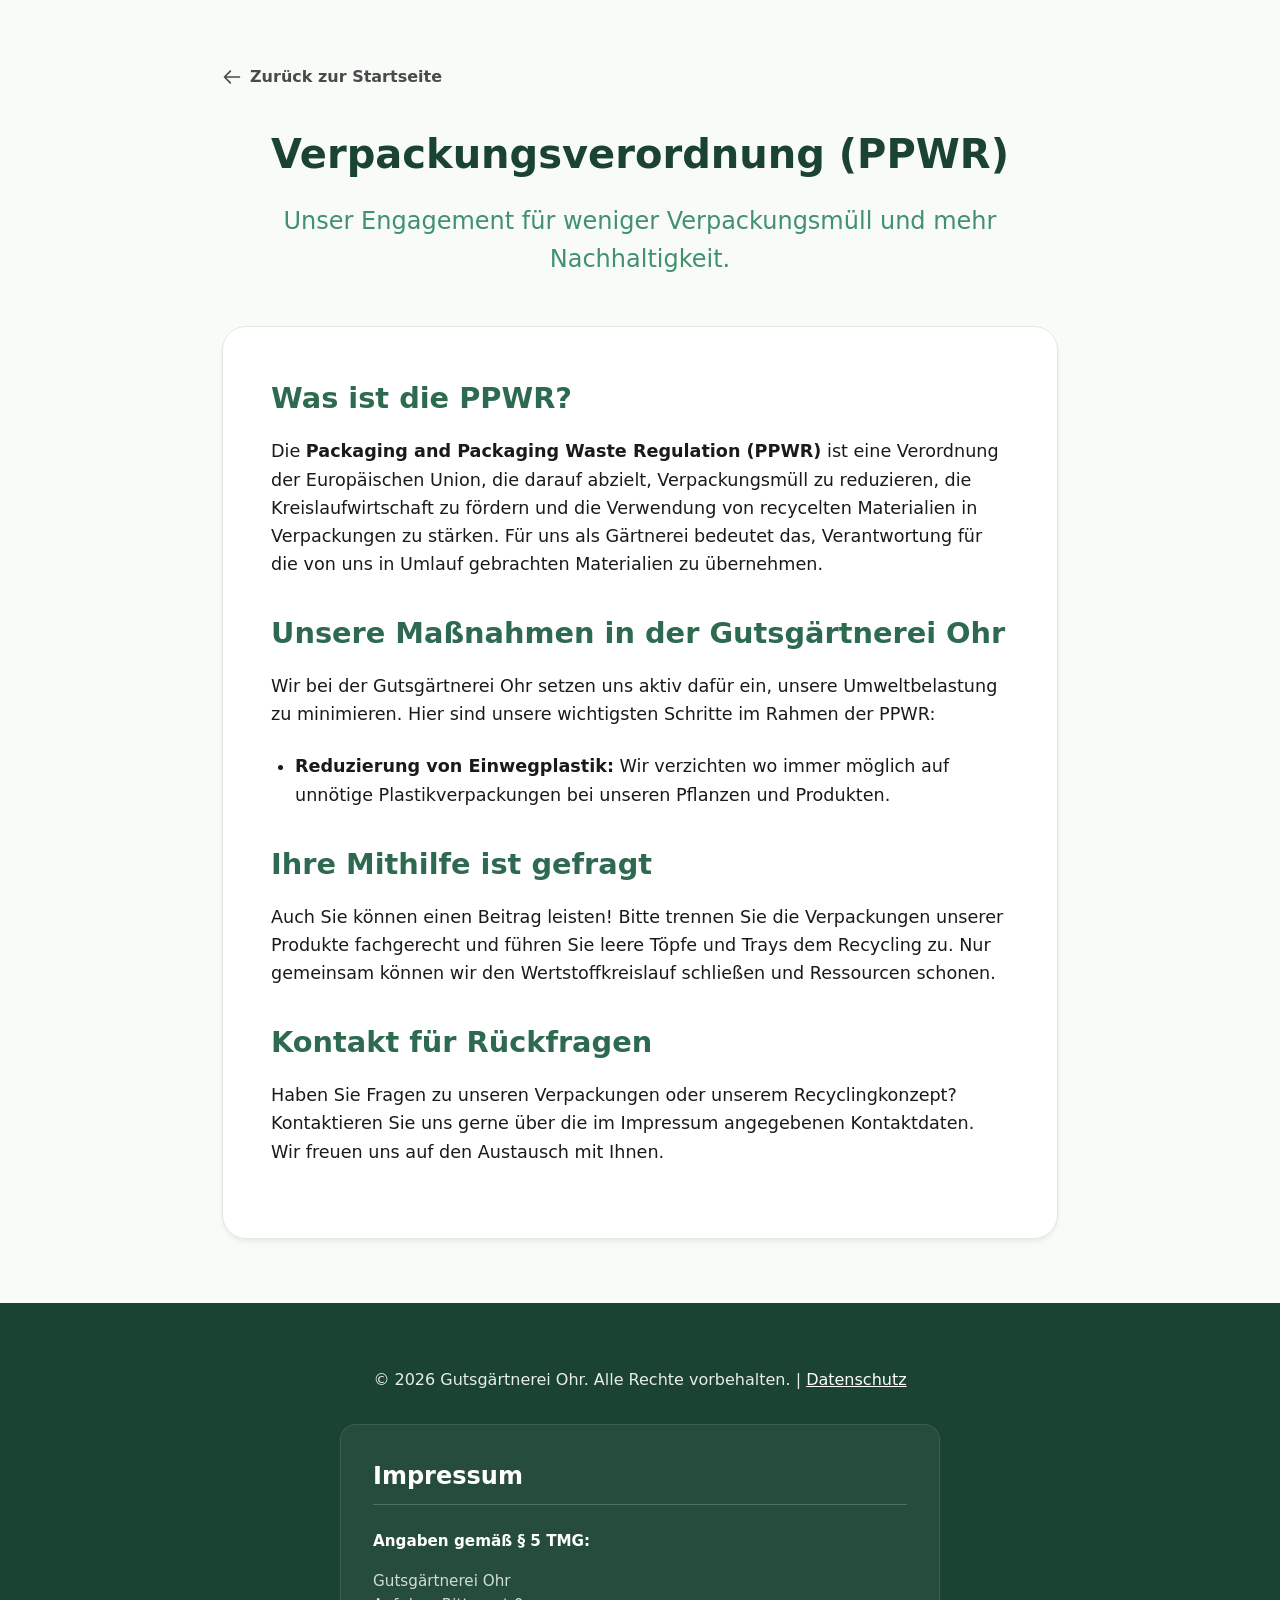
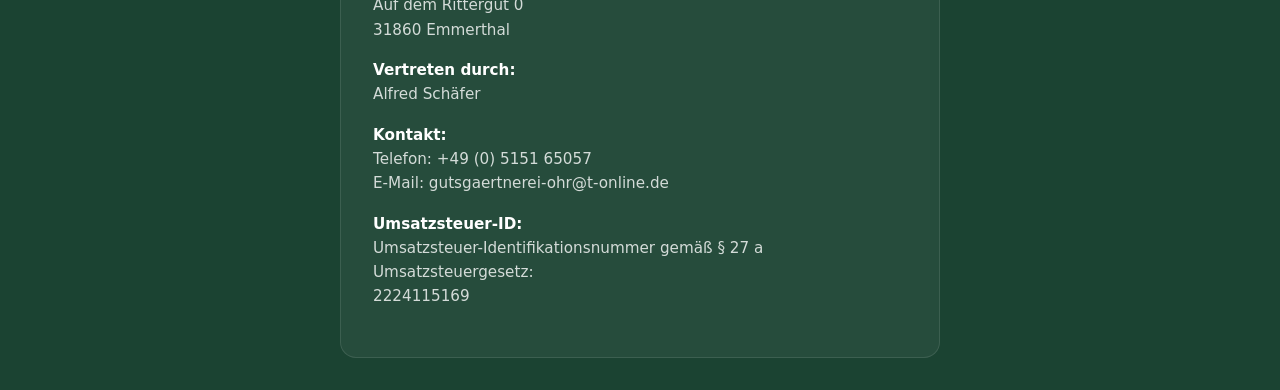
==== ppwr/index.html @ 47ea9e16 "Gutsgärtnerei Ohr Template Website" ====
<!DOCTYPE html>
<html lang="de">

<head>
    <meta charset="UTF-8">
    <meta name="viewport" content="width=device-width, initial-scale=1.0">
    <title>PPWR Informationen - Gutsgärtnerei Ohr</title>
    <meta name="description"
        content="Informationen zur EU-Verpackungsverordnung (PPWR) und unserer Umsetzung in der Gutsgärtnerei Ohr.">
    
    <link rel="stylesheet" href="../css/styles.css">
</head>

<body>
    <div class="page-container">
        <a href="../index.html" class="back-link">
            <svg xmlns="http://www.w3.org/2000/svg" width="20" height="20" fill="none" viewBox="0 0 24 24"
                stroke="currentColor">
                <path stroke-linecap="round" stroke-linejoin="round" stroke-width="2" d="M10 19l-7-7m0 0l7-7m-7 7h18" />
            </svg>
            Zurück zur Startseite
        </a>

        <header class="page-header">
            <h1 class="page-title">Verpackungsverordnung (PPWR)</h1>
            <p class="subtitle">Unser Engagement für weniger Verpackungsmüll und mehr Nachhaltigkeit.</p>
        </header>

        <main class="content-card">
            <h2>Was ist die PPWR?</h2>
            <p>Die <strong>Packaging and Packaging Waste Regulation (PPWR)</strong> ist eine Verordnung der Europäischen
                Union, die darauf abzielt, Verpackungsmüll zu reduzieren, die Kreislaufwirtschaft zu fördern und die
                Verwendung von recycelten Materialien in Verpackungen zu stärken. Für uns als Gärtnerei bedeutet das,
                Verantwortung für die von uns in Umlauf gebrachten Materialien zu übernehmen.</p>

            <h2>Unsere Maßnahmen in der Gutsgärtnerei Ohr</h2>
            <p>Wir bei der Gutsgärtnerei Ohr setzen uns aktiv dafür ein, unsere Umweltbelastung zu minimieren. Hier sind
                unsere wichtigsten Schritte im Rahmen der PPWR:</p>
            <ul>
                <li><strong>Reduzierung von Einwegplastik:</strong> Wir verzichten wo immer möglich auf unnötige
                    Plastikverpackungen bei unseren Pflanzen und Produkten.</li>
            </ul>

            <h2>Ihre Mithilfe ist gefragt</h2>
            <p>Auch Sie können einen Beitrag leisten! Bitte trennen Sie die Verpackungen unserer Produkte fachgerecht
                und führen Sie leere Töpfe und Trays dem Recycling zu. Nur gemeinsam können wir den Wertstoffkreislauf
                schließen und Ressourcen schonen.</p>

            <h2>Kontakt für Rückfragen</h2>
            <p>Haben Sie Fragen zu unseren Verpackungen oder unserem Recyclingkonzept? Kontaktieren Sie uns gerne über
                die im Impressum angegebenen Kontaktdaten. Wir freuen uns auf den Austausch mit Ihnen.</p>
        </main>
    </div>

    <footer class="site-footer">
        <div class="footer-content">
            <p>&copy; 2026 Gutsgärtnerei Ohr. Alle Rechte vorbehalten. | <a href="../datenschutz/index.html" style="color: white;">Datenschutz</a></p>
            <div class="impressum-template">
                <h3>Impressum</h3>
                <p><strong>Angaben gemäß § 5 TMG:</strong></p>
                <p>Gutsgärtnerei Ohr<br>
                    Auf dem Rittergut 0<br>
                    31860 Emmerthal</p>

                <p><strong>Vertreten durch:</strong><br>
                    Alfred Schäfer</p>

                <p><strong>Kontakt:</strong><br>
                    Telefon: +49 (0) 5151 65057<br>
                    E-Mail: gutsgaertnerei-ohr@t-online.de</p>

                <p><strong>Umsatzsteuer-ID:</strong><br>
                    Umsatzsteuer-Identifikationsnummer gemäß § 27 a Umsatzsteuergesetz:<br>
                    2224115169</p>
            </div>
        </div>
    </footer>
</body>

</html>
---- css/styles.css ----
:root {
    --color-primary: #2d6a4f;
    --color-primary-light: #40916c;
    --color-primary-dark: #1b4332;
    --color-bg: #f8fbf8;
    --color-surface: #ffffff;
    --color-text: #1a1a1a;
    --color-text-light: #4a4a4a;
    --color-border: #e0ebe0;
    
    --shadow-sm: 0 4px 6px -1px rgba(0, 0, 0, 0.05), 0 2px 4px -1px rgba(0, 0, 0, 0.03);
    --shadow-md: 0 10px 15px -3px rgba(0, 0, 0, 0.05), 0 4px 6px -2px rgba(0, 0, 0, 0.025);
    --shadow-lg: 0 20px 25px -5px rgba(0, 0, 0, 0.05), 0 10px 10px -5px rgba(0, 0, 0, 0.02);
    
    --transition: all 0.3s cubic-bezier(0.4, 0, 0.2, 1);
}

* {
    margin: 0;
    padding: 0;
    box-sizing: border-box;
}

body {
    font-family: system-ui, -apple-system, BlinkMacSystemFont, "Segoe UI", Roboto, Helvetica, Arial, sans-serif, "Apple Color Emoji", "Segoe UI Emoji", "Segoe UI Symbol";
    background-color: var(--color-bg);
    color: var(--color-text);
    line-height: 1.6;
    min-height: 100vh;
    display: flex;
    flex-direction: column;
}

/* Landing Container */
.landing-container {
    flex: 1;
    display: flex;
    flex-direction: column;
    align-items: center;
    justify-content: center;
    padding: 4rem 2rem;
    text-align: center;
    position: relative;
    overflow: hidden;
}

/* Subtle background decoration */
.landing-container::before {
    content: '';
    position: absolute;
    top: -20%;
    left: -10%;
    width: 50vw;
    height: 50vw;
    background: radial-gradient(circle, rgba(64, 145, 108, 0.05) 0%, rgba(248, 251, 248, 0) 70%);
    border-radius: 50%;
    z-index: 0;
}

.landing-container::after {
    content: '';
    position: absolute;
    bottom: -20%;
    right: -10%;
    width: 60vw;
    height: 60vw;
    background: radial-gradient(circle, rgba(45, 106, 79, 0.05) 0%, rgba(248, 251, 248, 0) 70%);
    border-radius: 50%;
    z-index: 0;
}

.logo-wrapper {
    z-index: 1;
    margin-bottom: 3rem;
    animation: fadeInDown 0.8s ease-out;
}

.brand-logo {
    max-width: 280px;
    height: auto;
    filter: drop-shadow(0 10px 15px rgba(0, 0, 0, 0.05));
    transition: var(--transition);
}

.brand-logo:hover {
    transform: scale(1.02);
}

.content-wrapper {
    z-index: 1;
    max-width: 800px;
    animation: fadeInUp 0.8s ease-out 0.2s both;
}

.main-title {
    font-size: clamp(2.5rem, 5vw, 4rem);
    font-weight: 700;
    color: var(--color-primary-dark);
    margin-bottom: 0.5rem;
    letter-spacing: -0.02em;
}

.subtitle {
    font-size: clamp(1.2rem, 2vw, 1.5rem);
    color: var(--color-primary-light);
    font-weight: 300;
    margin-bottom: 3rem;
}

/* Button */
.btn-primary {
    display: inline-flex;
    align-items: center;
    gap: 0.75rem;
    background-color: var(--color-primary);
    color: white;
    padding: 1rem 2rem;
    border-radius: 50px;
    text-decoration: none;
    font-weight: 600;
    font-size: 1.1rem;
    transition: var(--transition);
    box-shadow: var(--shadow-md);
    border: 2px solid transparent;
}

.btn-primary:hover {
    background-color: var(--color-primary-light);
    transform: translateY(-3px);
    box-shadow: var(--shadow-lg);
}

.btn-primary:active {
    transform: translateY(-1px);
    box-shadow: var(--shadow-sm);
}

.btn-icon {
    width: 24px;
    height: 24px;
    transition: var(--transition);
}

.btn-primary:hover .btn-icon {
    transform: translateX(4px);
}

/* Page Layout for PPWR */
.page-container {
    max-width: 900px;
    margin: 0 auto;
    padding: 4rem 2rem;
    flex: 1;
}

.page-header {
    margin-bottom: 3rem;
    text-align: center;
}

.page-title {
    font-size: 2.5rem;
    color: var(--color-primary-dark);
    margin-bottom: 1rem;
}

.back-link {
    display: inline-flex;
    align-items: center;
    gap: 0.5rem;
    color: var(--color-text-light);
    text-decoration: none;
    font-weight: 600;
    margin-bottom: 2rem;
    transition: var(--transition);
}

.back-link:hover {
    color: var(--color-primary);
    transform: translateX(-4px);
}

.content-card {
    background-color: var(--color-surface);
    border-radius: 24px;
    padding: 3rem;
    box-shadow: var(--shadow-sm);
    border: 1px solid var(--color-border);
}

.content-card h2 {
    color: var(--color-primary);
    margin: 2rem 0 1rem;
    font-size: 1.8rem;
}

.content-card h2:first-child {
    margin-top: 0;
}

.content-card p {
    margin-bottom: 1.5rem;
    color: var(--color-text);
    font-size: 1.1rem;
}

.content-card ul {
    margin-bottom: 1.5rem;
    padding-left: 1.5rem;
    color: var(--color-text);
    font-size: 1.1rem;
}

.content-card li {
    margin-bottom: 0.5rem;
}

/* Footer */
.site-footer {
    background-color: var(--color-primary-dark);
    color: rgba(255, 255, 255, 0.9);
    padding: 4rem 2rem 2rem;
    margin-top: auto;
}

.footer-content {
    max-width: 1200px;
    margin: 0 auto;
    display: flex;
    flex-direction: column;
    align-items: center;
    text-align: center;
    gap: 2rem;
}

.impressum-template {
    background-color: rgba(255, 255, 255, 0.05);
    padding: 2rem;
    border-radius: 16px;
    max-width: 600px;
    width: 100%;
    text-align: left;
    border: 1px solid rgba(255, 255, 255, 0.1);
}

.impressum-template h3 {
    color: white;
    margin-bottom: 1.5rem;
    font-size: 1.5rem;
    border-bottom: 1px solid rgba(255, 255, 255, 0.2);
    padding-bottom: 0.5rem;
}

.impressum-template p {
    margin-bottom: 1rem;
    font-size: 0.95rem;
    color: rgba(255, 255, 255, 0.8);
}

.impressum-template strong {
    color: white;
    font-weight: 600;
}

/* Animations */
@keyframes fadeInDown {
    from {
        opacity: 0;
        transform: translateY(-20px);
    }
    to {
        opacity: 1;
        transform: translateY(0);
    }
}

@keyframes fadeInUp {
    from {
        opacity: 0;
        transform: translateY(20px);
    }
    to {
        opacity: 1;
        transform: translateY(0);
    }
}

/* Responsive */
@media (max-width: 768px) {
    .content-card {
        padding: 2rem;
    }
    
    .impressum-template {
        padding: 1.5rem;
    }
}
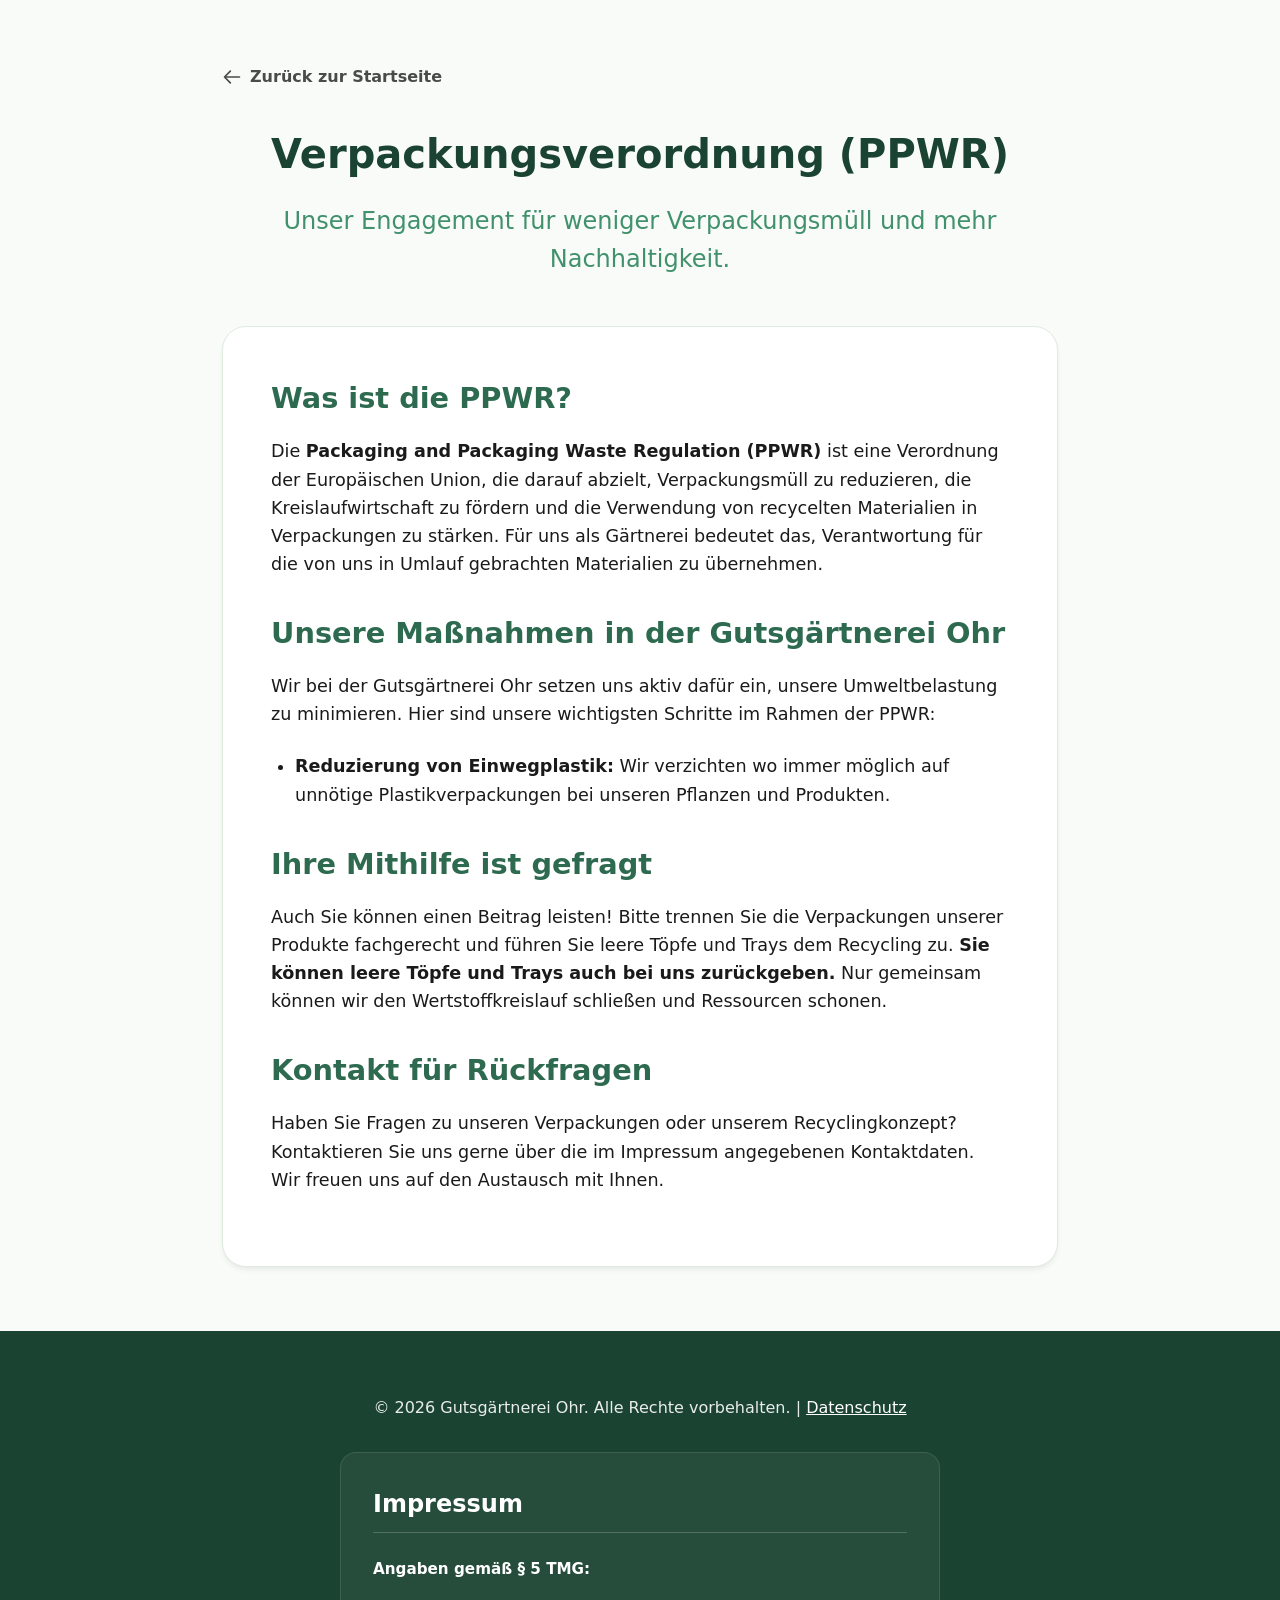
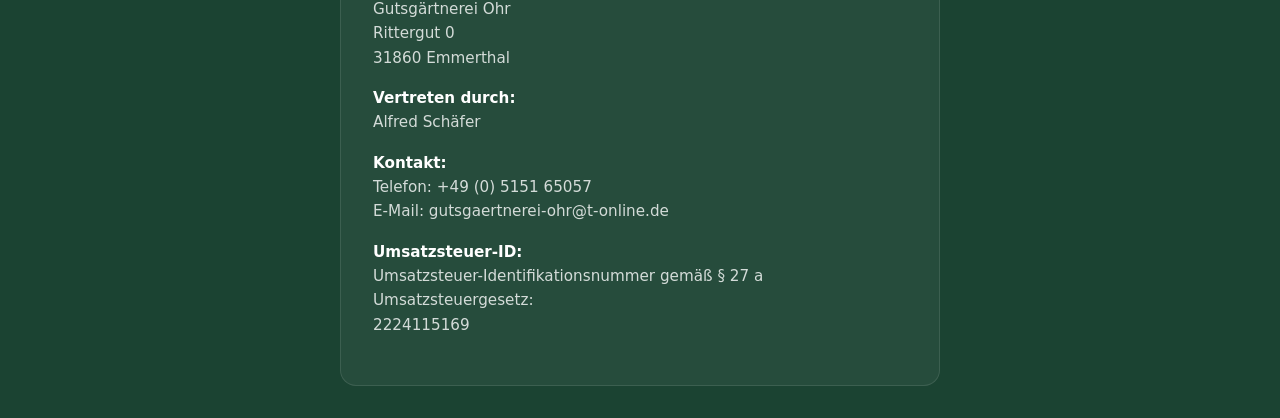
==== commit 5d2648c0: "fix scaling mobile" ====
--- a/ppwr/index.html
+++ b/ppwr/index.html
@@ -7,7 +7,7 @@
     <title>PPWR Informationen - Gutsgärtnerei Ohr</title>
     <meta name="description"
         content="Informationen zur EU-Verpackungsverordnung (PPWR) und unserer Umsetzung in der Gutsgärtnerei Ohr.">
-    
+
     <link rel="stylesheet" href="../css/styles.css">
 </head>
 
@@ -43,7 +43,8 @@
 
             <h2>Ihre Mithilfe ist gefragt</h2>
             <p>Auch Sie können einen Beitrag leisten! Bitte trennen Sie die Verpackungen unserer Produkte fachgerecht
-                und führen Sie leere Töpfe und Trays dem Recycling zu. Nur gemeinsam können wir den Wertstoffkreislauf
+                und führen Sie leere Töpfe und Trays dem Recycling zu. <strong>Sie können leere Töpfe und Trays auch bei
+                    uns zurückgeben.</strong> Nur gemeinsam können wir den Wertstoffkreislauf
                 schließen und Ressourcen schonen.</p>
 
             <h2>Kontakt für Rückfragen</h2>
@@ -54,12 +55,13 @@
 
     <footer class="site-footer">
         <div class="footer-content">
-            <p>&copy; 2026 Gutsgärtnerei Ohr. Alle Rechte vorbehalten. | <a href="../datenschutz/index.html" style="color: white;">Datenschutz</a></p>
+            <p>&copy; 2026 Gutsgärtnerei Ohr. Alle Rechte vorbehalten. | <a href="../datenschutz/index.html"
+                    style="color: white;">Datenschutz</a></p>
             <div class="impressum-template">
                 <h3>Impressum</h3>
                 <p><strong>Angaben gemäß § 5 TMG:</strong></p>
                 <p>Gutsgärtnerei Ohr<br>
-                    Auf dem Rittergut 0<br>
+                    Rittergut 0<br>
                     31860 Emmerthal</p>
 
                 <p><strong>Vertreten durch:</strong><br>
--- a/css/styles.css
+++ b/css/styles.css
@@ -287,11 +287,67 @@
 
 /* Responsive */
 @media (max-width: 768px) {
+    .landing-container {
+        padding: 2rem 1rem;
+    }
+
+    .page-container {
+        padding: 2rem 1rem;
+    }
+
+    .page-title {
+        font-size: 2rem;
+    }
+
     .content-card {
-        padding: 2rem;
+        padding: 1.5rem;
+        border-radius: 16px;
     }
     
+    .content-card h2 {
+        font-size: 1.5rem;
+        margin: 1.5rem 0 0.75rem;
+    }
+
+    .content-card p, 
+    .content-card ul {
+        font-size: 1rem;
+        margin-bottom: 1rem;
+    }
+
     .impressum-template {
         padding: 1.5rem;
     }
-}
+
+    .btn-primary {
+        padding: 0.8rem 1.5rem;
+        font-size: 1rem;
+    }
+
+    .brand-logo {
+        max-width: 200px;
+    }
+}
+
+@media (max-width: 480px) {
+    .page-title {
+        font-size: 1.75rem;
+    }
+
+    .content-card {
+        padding: 1.25rem;
+    }
+
+    .brand-logo {
+        max-width: 160px;
+    }
+
+    .btn-primary {
+        width: 100%;
+        justify-content: center;
+    }
+
+    .footer-content {
+        padding: 0 1rem;
+    }
+}
